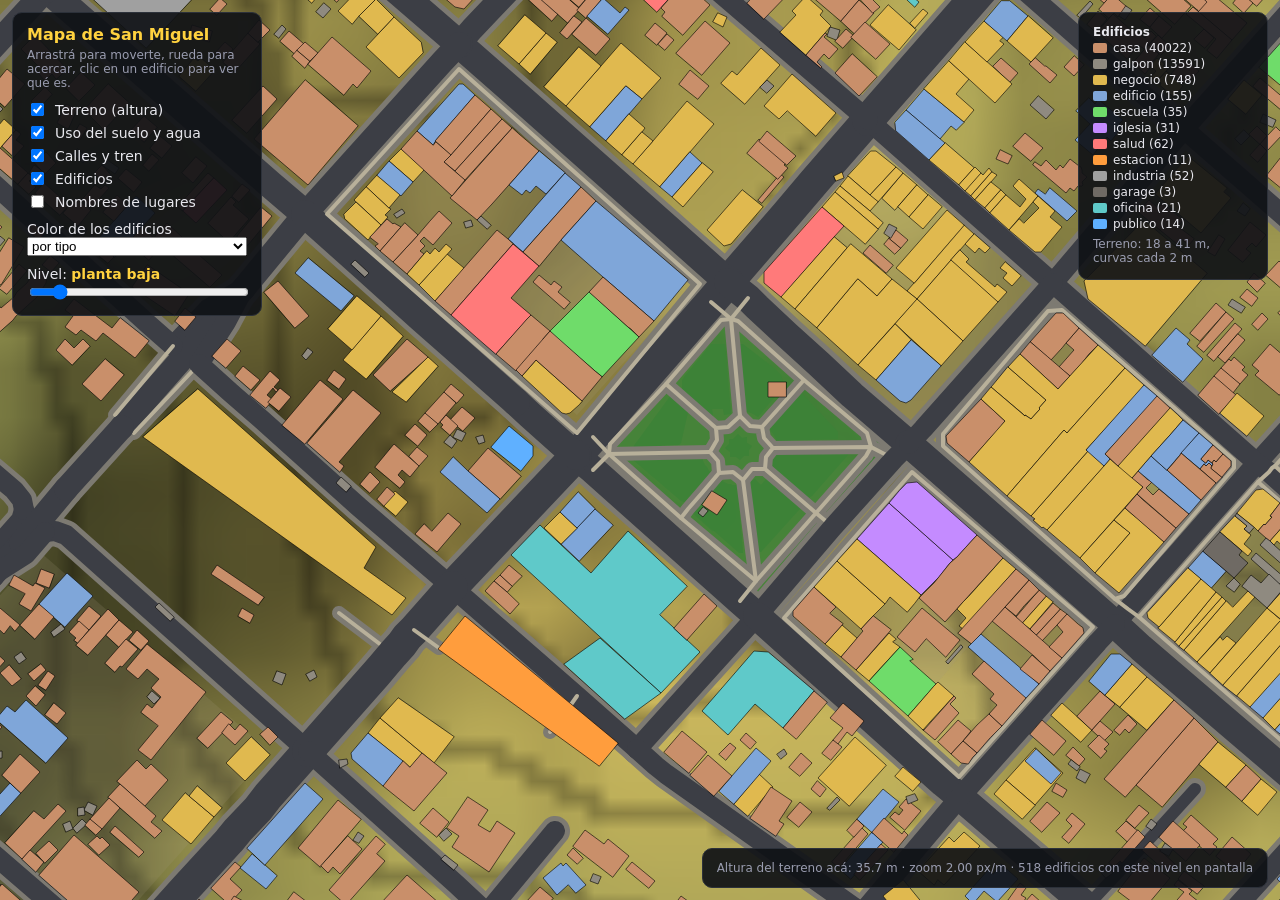
==== mapa/index.html @ 2b6ddf0e "Real San Miguel map: 54,745 building footprints, places, land use, water, rail and terrain heights; " ====
<!doctype html>
<html lang="es">
<head>
  <meta charset="utf-8">
  <meta name="viewport" content="width=device-width, initial-scale=1">
  <title>Mapa de San Miguel</title>
  <style>
    :root { --bg: #101216; --panel: rgba(16, 18, 22, 0.92); --line: #2c313a; --text: #e8e8ee; --dim: #9a9db0; --accent: #ffd23f; }
    * { box-sizing: border-box; }
    html, body { margin: 0; height: 100%; background: var(--bg); color: var(--text); font: 14px system-ui, sans-serif; overflow: hidden; }
    canvas { display: block; width: 100vw; height: 100vh; cursor: grab; }
    canvas.drag { cursor: grabbing; }
    .panel { position: fixed; background: var(--panel); border: 1px solid var(--line); border-radius: 10px; padding: 12px 14px; }
    #controls { top: 12px; left: 12px; width: 250px; }
    #controls h1 { font-size: 16px; margin: 0 0 4px; color: var(--accent); }
    #controls p { margin: 0 0 10px; color: var(--dim); font-size: 12px; }
    #controls label { display: flex; gap: 8px; align-items: center; margin: 4px 0; cursor: pointer; }
    #controls .row { margin-top: 10px; }
    #controls select, #controls input[type=range] { width: 100%; }
    #level { font-weight: 700; color: var(--accent); }
    #info { bottom: 12px; left: 12px; width: 300px; display: none; }
    #info h2 { font-size: 15px; margin: 0 0 6px; }
    #info dl { display: grid; grid-template-columns: auto 1fr; gap: 3px 10px; margin: 0; font-size: 13px; }
    #info dt { color: var(--dim); }
    #legend { top: 12px; right: 12px; width: 190px; font-size: 12px; }
    #legend div { display: flex; align-items: center; gap: 6px; margin: 2px 0; }
    #legend i { width: 14px; height: 10px; border-radius: 2px; display: inline-block; }
    #status { bottom: 12px; right: 12px; font-size: 12px; color: var(--dim); }
  </style>
</head>
<body>
  <canvas id="map"></canvas>
  <div id="controls" class="panel">
    <h1>Mapa de San Miguel</h1>
    <p>Arrastrá para moverte, rueda para acercar, clic en un edificio para ver qué es.</p>
    <label><input type="checkbox" id="lTerrain" checked> Terreno (altura)</label>
    <label><input type="checkbox" id="lLand" checked> Uso del suelo y agua</label>
    <label><input type="checkbox" id="lRoads" checked> Calles y tren</label>
    <label><input type="checkbox" id="lBuildings" checked> Edificios</label>
    <label><input type="checkbox" id="lPlaces"> Nombres de lugares</label>
    <div class="row">Color de los edificios
      <select id="colorBy"><option value="kind">por tipo</option><option value="floors">por pisos</option><option value="roof">por techo</option><option value="src">por fuente del dato</option></select>
    </div>
    <div class="row">Nivel: <span id="level">planta baja</span>
      <input type="range" id="levelRange" min="-1" max="8" value="0">
    </div>
  </div>
  <div id="legend" class="panel"></div>
  <div id="info" class="panel"></div>
  <div id="status" class="panel"></div>
  <script src="../data/map-sanmiguel.js"></script>
  <script src="mapa.js"></script>
</body>
</html>
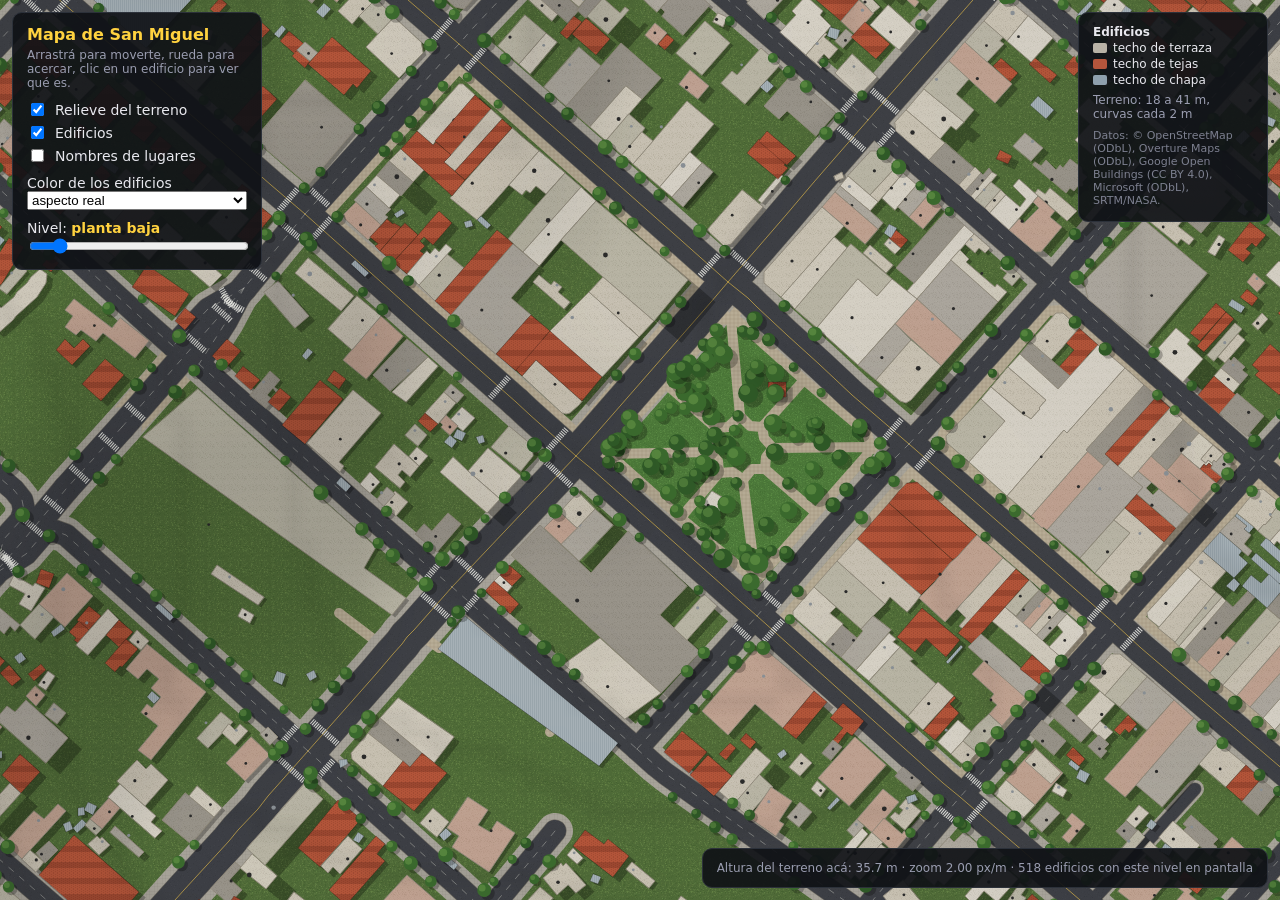
==== commit 61e1a504: "Make the map look like a city: real street widths, sidewalks, grass, textured roofs, shadows, trees," ====
--- a/mapa/index.html
+++ b/mapa/index.html
@@ -33,13 +33,11 @@
   <div id="controls" class="panel">
     <h1>Mapa de San Miguel</h1>
     <p>Arrastrá para moverte, rueda para acercar, clic en un edificio para ver qué es.</p>
-    <label><input type="checkbox" id="lTerrain" checked> Terreno (altura)</label>
-    <label><input type="checkbox" id="lLand" checked> Uso del suelo y agua</label>
-    <label><input type="checkbox" id="lRoads" checked> Calles y tren</label>
+    <label><input type="checkbox" id="lTerrain" checked> Relieve del terreno</label>
     <label><input type="checkbox" id="lBuildings" checked> Edificios</label>
     <label><input type="checkbox" id="lPlaces"> Nombres de lugares</label>
     <div class="row">Color de los edificios
-      <select id="colorBy"><option value="kind">por tipo</option><option value="floors">por pisos</option><option value="roof">por techo</option><option value="src">por fuente del dato</option></select>
+      <select id="colorBy"><option value="real" selected>aspecto real</option><option value="kind">por tipo</option><option value="floors">por pisos</option><option value="roof">por techo</option><option value="src">por fuente del dato</option></select>
     </div>
     <div class="row">Nivel: <span id="level">planta baja</span>
       <input type="range" id="levelRange" min="-1" max="8" value="0">
@@ -49,6 +47,7 @@
   <div id="info" class="panel"></div>
   <div id="status" class="panel"></div>
   <script src="../data/map-sanmiguel.js"></script>
+  <script src="../js/view/mapdraw.js"></script>
   <script src="mapa.js"></script>
 </body>
 </html>
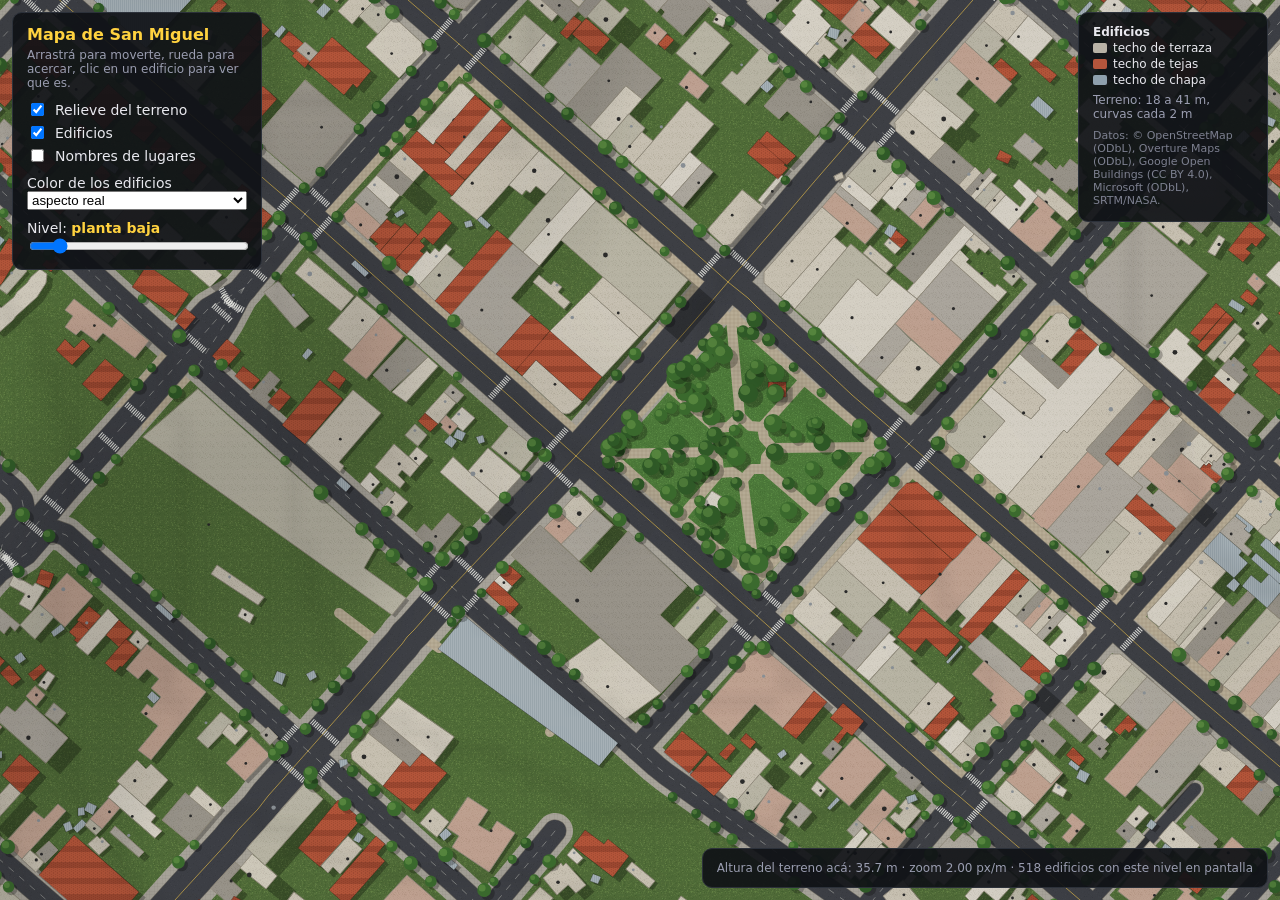
==== commit cb2405fb: "Play on the real San Miguel map: every real building is a wall, drawn like the map viewer The game n" ====
--- a/mapa/index.html
+++ b/mapa/index.html
@@ -47,6 +47,8 @@
   <div id="info" class="panel"></div>
   <div id="status" class="panel"></div>
   <script src="../data/map-sanmiguel.js"></script>
+  <script src="../js/util.js"></script>
+  <script src="../js/city.js"></script>
   <script src="../js/view/mapdraw.js"></script>
   <script src="mapa.js"></script>
 </body>
